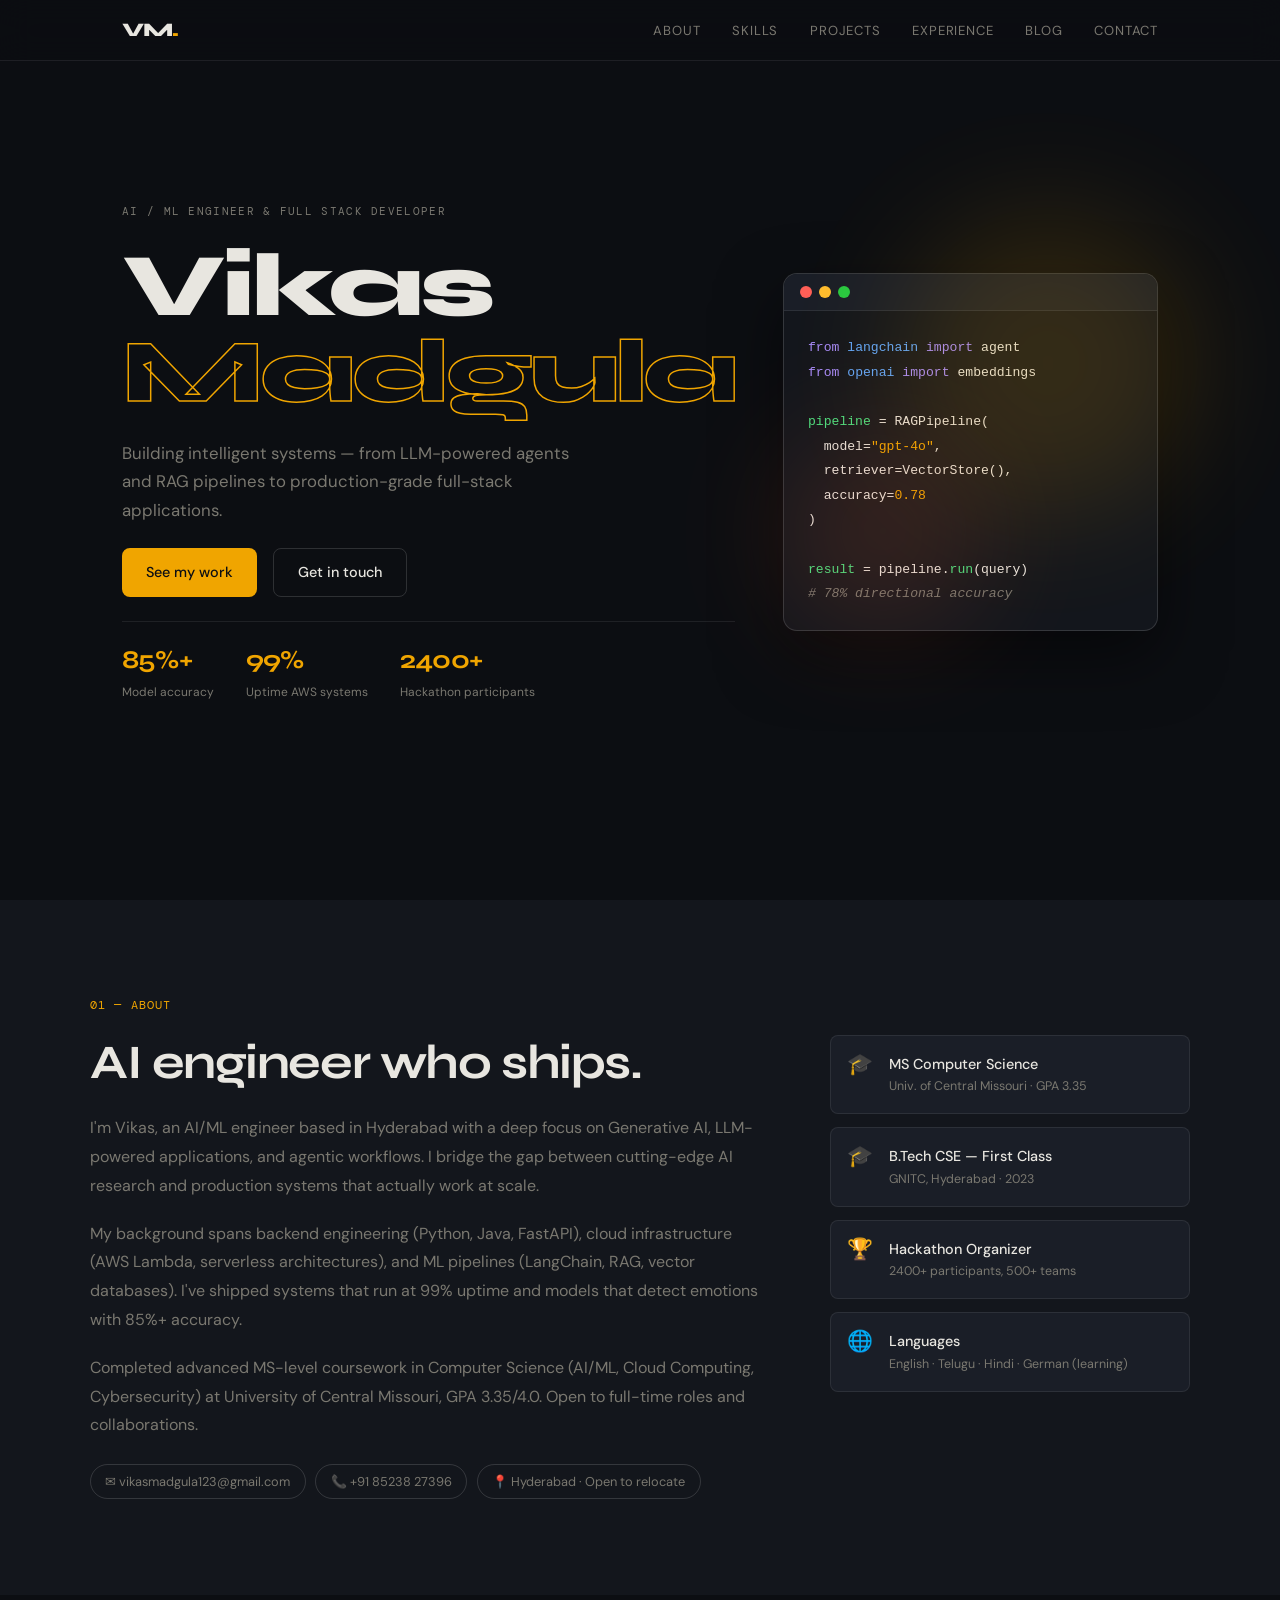
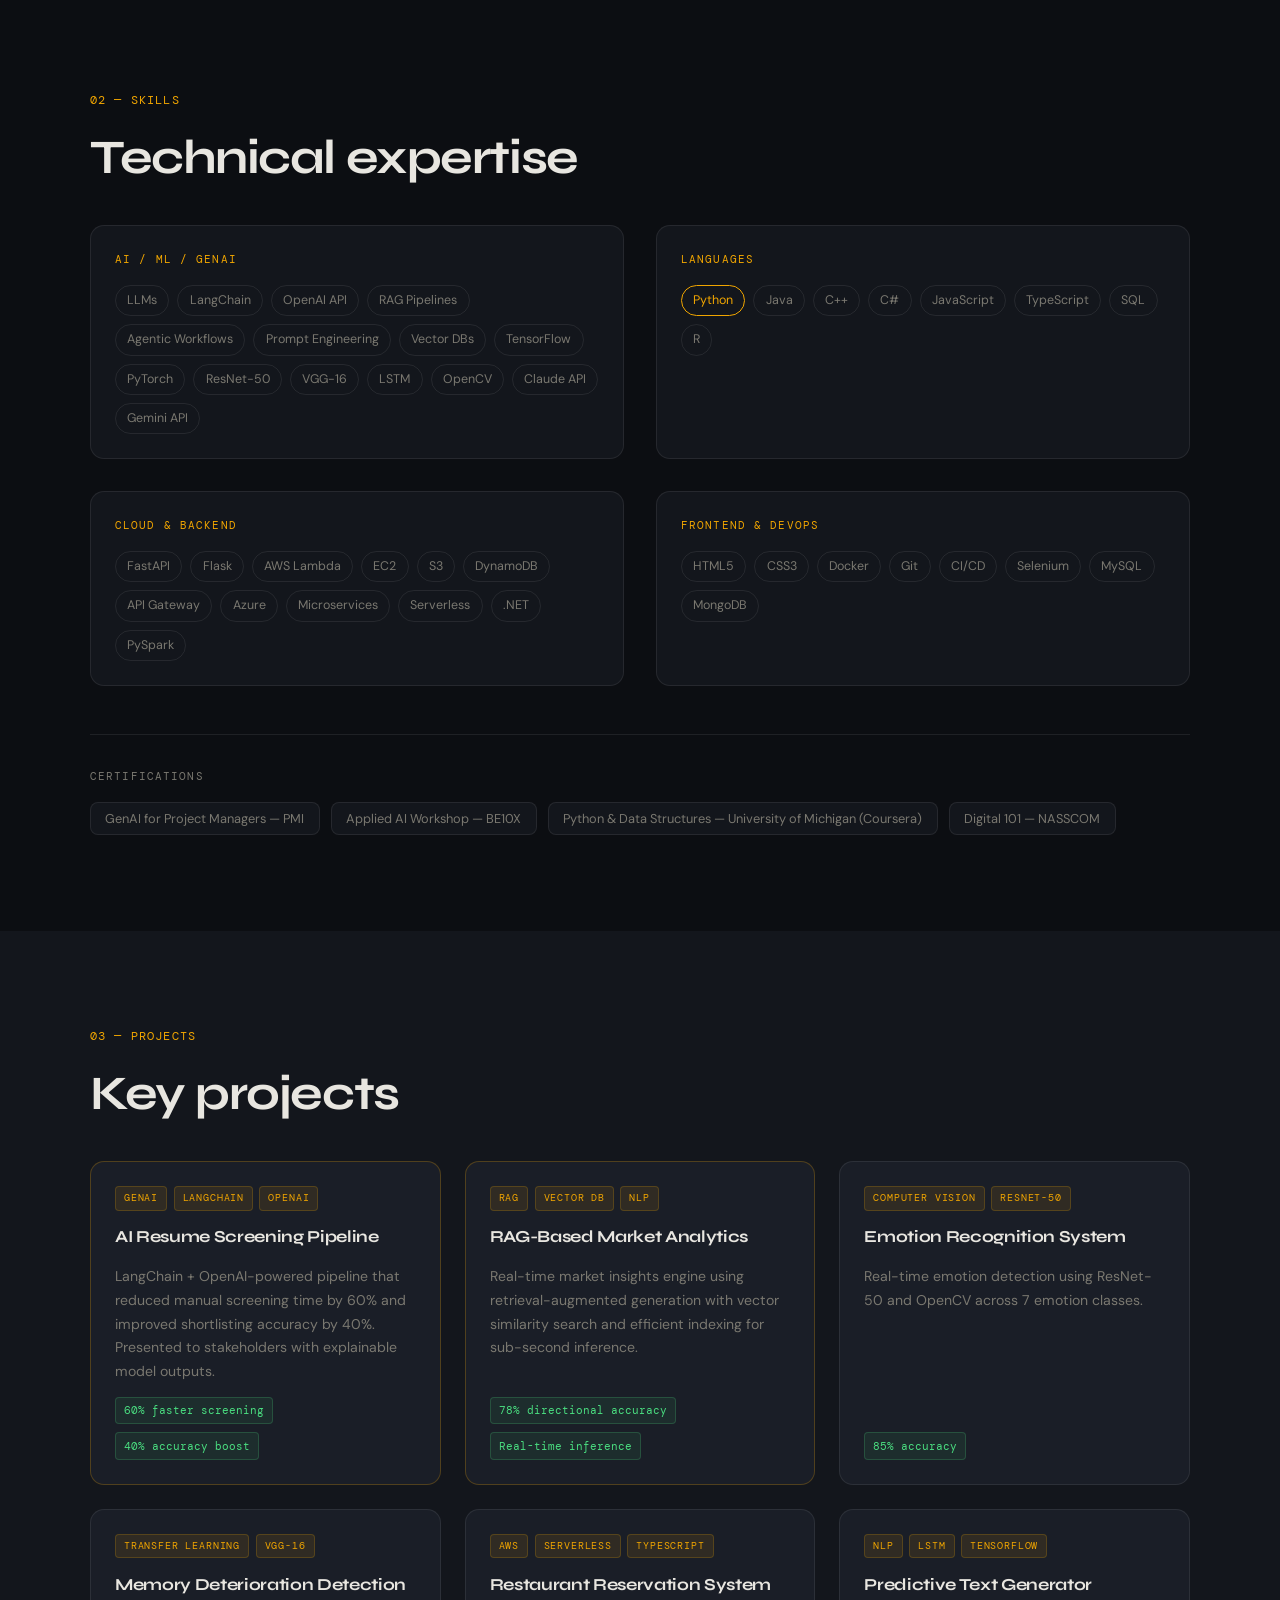
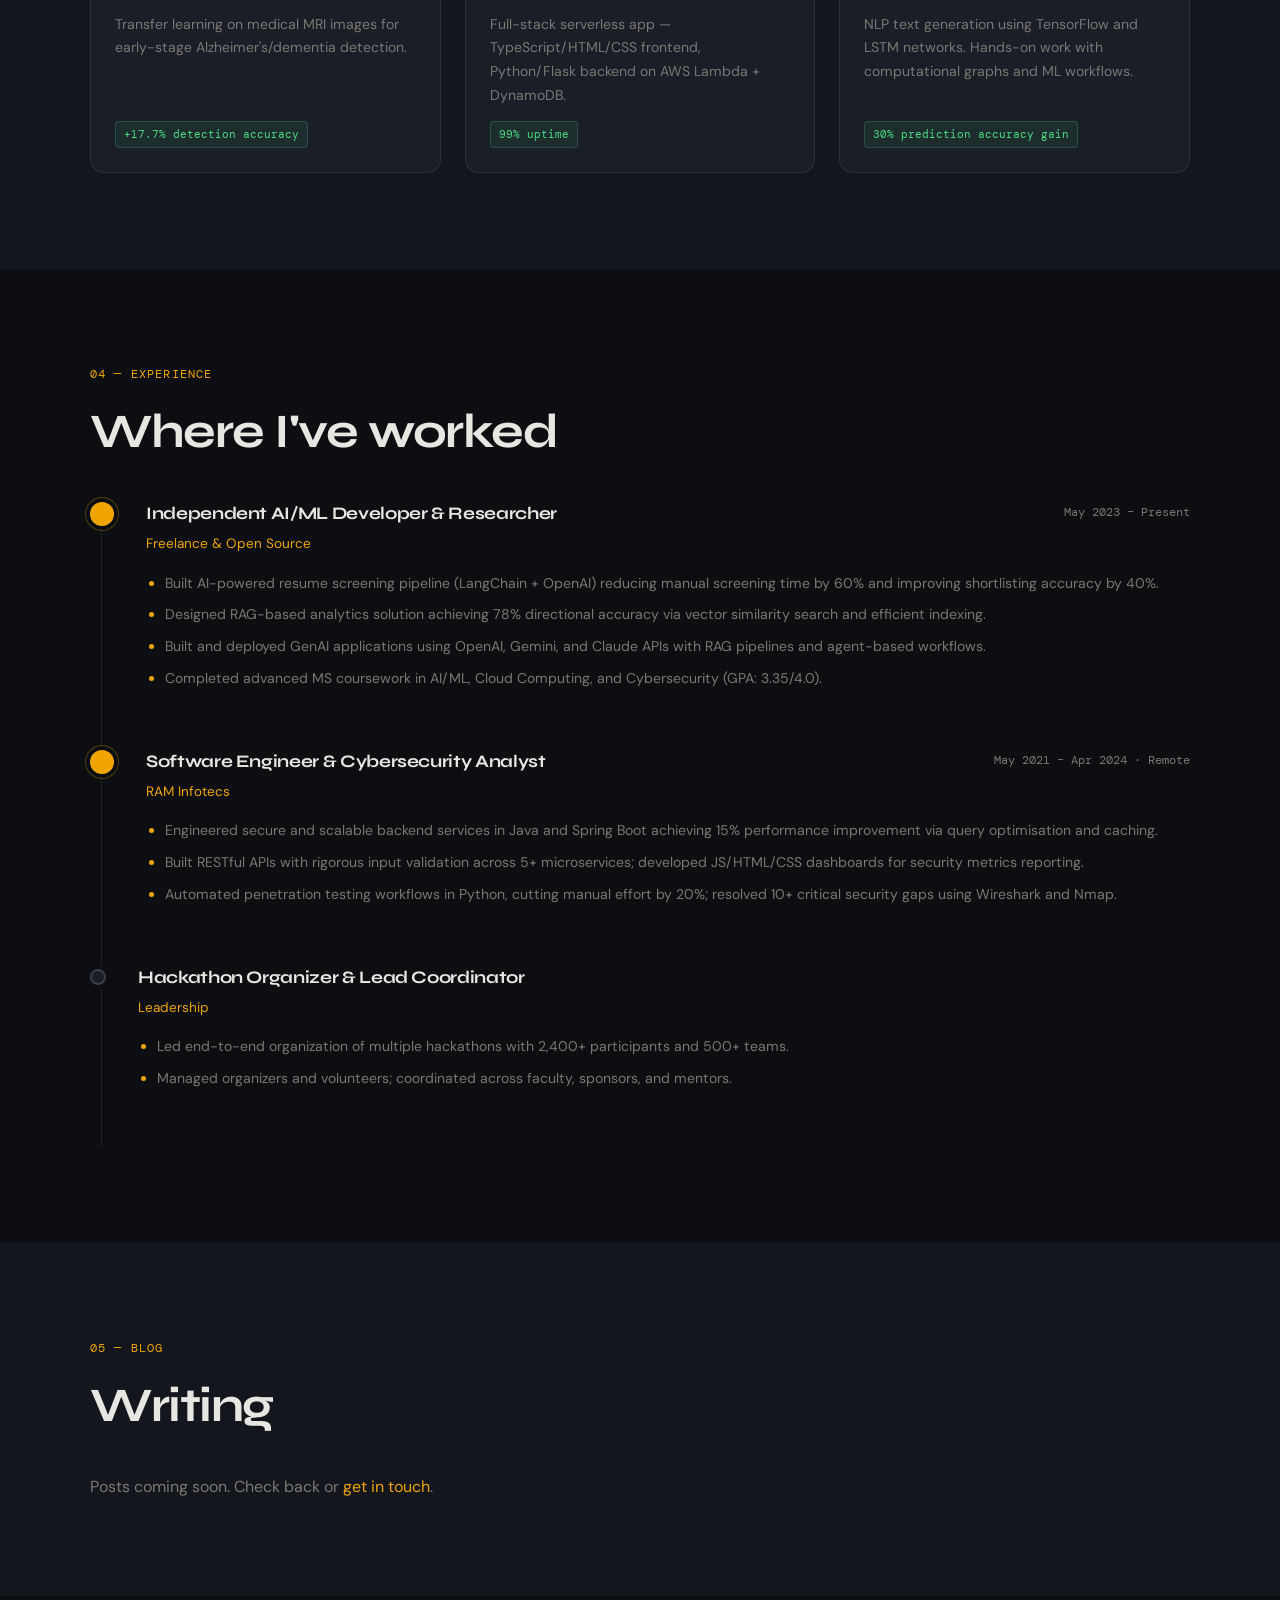
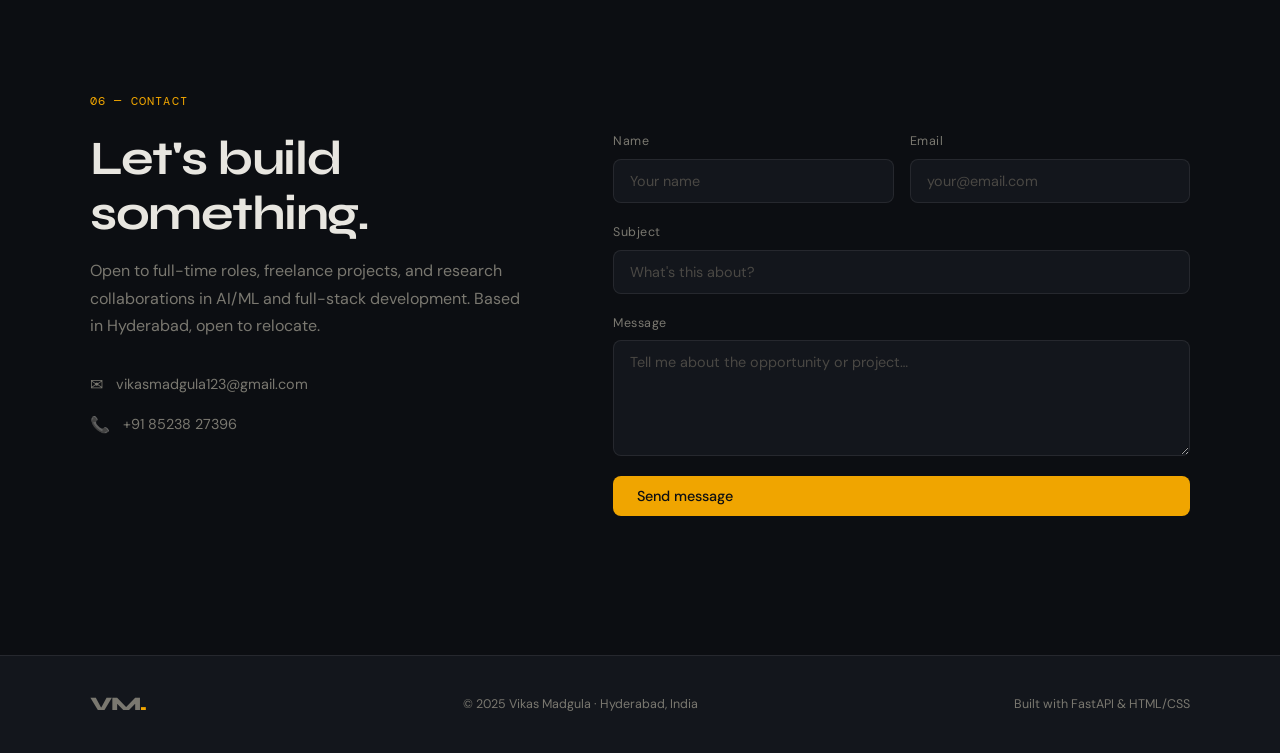
==== frontend/index.html @ 19eeea2a "Add files via upload" ====
<!DOCTYPE html>
<html lang="en">
<head>
  <meta charset="UTF-8" />
  <meta name="viewport" content="width=device-width, initial-scale=1.0" />
  <title>Vikas Madgula — AI/ML Engineer</title>
  <link rel="preconnect" href="https://fonts.googleapis.com" />
  <link rel="preconnect" href="https://fonts.gstatic.com" crossorigin />
  <link href="https://fonts.googleapis.com/css2?family=Syne:wght@400;600;700;800&family=DM+Mono:ital,wght@0,400;0,500;1,400&family=DM+Sans:ital,opsz,wght@0,9..40,300;0,9..40,400;0,9..40,500;1,9..40,300&display=swap" rel="stylesheet" />
  <link rel="stylesheet" href="css/style.css" />
</head>
<body>

  <!-- NAV -->
  <nav id="nav">
    <div class="nav-inner">
      <a class="nav-logo" href="#hero">VM<span class="dot">.</span></a>
      <ul class="nav-links">
        <li><a href="#about">About</a></li>
        <li><a href="#skills">Skills</a></li>
        <li><a href="#projects">Projects</a></li>
        <li><a href="#experience">Experience</a></li>
        <li><a href="#blog">Blog</a></li>
        <li><a href="#contact">Contact</a></li>
      </ul>
      <button class="nav-toggle" aria-label="Toggle menu" onclick="document.body.classList.toggle('menu-open')">
        <span></span><span></span><span></span>
      </button>
    </div>
  </nav>

  <!-- HERO -->
  <section id="hero">
    <div class="hero-grid">
      <div class="hero-label">AI / ML ENGINEER &amp; FULL STACK DEVELOPER</div>
      <h1 class="hero-name">Vikas<br /><em>Madgula</em></h1>
      <p class="hero-sub">Building intelligent systems — from LLM-powered agents and RAG pipelines to production-grade full-stack applications.</p>
      <div class="hero-cta">
        <a href="#projects" class="btn btn-primary">See my work</a>
        <a href="#contact" class="btn btn-ghost">Get in touch</a>
      </div>
      <div class="hero-stats">
        <div class="stat"><span class="stat-n">85%+</span><span class="stat-l">Model accuracy</span></div>
        <div class="stat"><span class="stat-n">99%</span><span class="stat-l">Uptime AWS systems</span></div>
        <div class="stat"><span class="stat-n">2400+</span><span class="stat-l">Hackathon participants</span></div>
      </div>
    </div>
    <div class="hero-visual" aria-hidden="true">
      <div class="orb orb-1"></div>
      <div class="orb orb-2"></div>
      <div class="code-window">
        <div class="code-bar"><span></span><span></span><span></span></div>
        <pre class="code-body"><code><span class="c-kw">from</span> <span class="c-mod">langchain</span> <span class="c-kw">import</span> agent
<span class="c-kw">from</span> <span class="c-mod">openai</span> <span class="c-kw">import</span> embeddings

<span class="c-fn">pipeline</span> = RAGPipeline(
  <span class="c-str">model</span>=<span class="c-val">"gpt-4o"</span>,
  <span class="c-str">retriever</span>=VectorStore(),
  <span class="c-str">accuracy</span>=<span class="c-val">0.78</span>
)

<span class="c-fn">result</span> = pipeline.<span class="c-fn">run</span>(query)
<span class="c-cm"># 78% directional accuracy</span></code></pre>
      </div>
    </div>
  </section>

  <!-- ABOUT -->
  <section id="about">
    <div class="section-inner">
      <div class="section-tag">01 — About</div>
      <div class="about-grid">
        <div class="about-text">
          <h2>AI engineer who ships.</h2>
          <p>I'm Vikas, an AI/ML engineer based in Hyderabad with a deep focus on Generative AI, LLM-powered applications, and agentic workflows. I bridge the gap between cutting-edge AI research and production systems that actually work at scale.</p>
          <p>My background spans backend engineering (Python, Java, FastAPI), cloud infrastructure (AWS Lambda, serverless architectures), and ML pipelines (LangChain, RAG, vector databases). I've shipped systems that run at 99% uptime and models that detect emotions with 85%+ accuracy.</p>
          <p>Completed advanced MS-level coursework in Computer Science (AI/ML, Cloud Computing, Cybersecurity) at University of Central Missouri, GPA 3.35/4.0. Open to full-time roles and collaborations.</p>
          <div class="about-links">
            <a href="mailto:vikasmadgula123@gmail.com" class="pill-link">✉ vikasmadgula123@gmail.com</a>
            <a href="tel:+918523827396" class="pill-link">📞 +91 85238 27396</a>
            <span class="pill-link">📍 Hyderabad · Open to relocate</span>
          </div>
        </div>
        <div class="about-aside">
          <div class="aside-card">
            <div class="aside-icon">🎓</div>
            <div>
              <div class="aside-title">MS Computer Science</div>
              <div class="aside-sub">Univ. of Central Missouri · GPA 3.35</div>
            </div>
          </div>
          <div class="aside-card">
            <div class="aside-icon">🎓</div>
            <div>
              <div class="aside-title">B.Tech CSE — First Class</div>
              <div class="aside-sub">GNITC, Hyderabad · 2023</div>
            </div>
          </div>
          <div class="aside-card">
            <div class="aside-icon">🏆</div>
            <div>
              <div class="aside-title">Hackathon Organizer</div>
              <div class="aside-sub">2400+ participants, 500+ teams</div>
            </div>
          </div>
          <div class="aside-card">
            <div class="aside-icon">🌐</div>
            <div>
              <div class="aside-title">Languages</div>
              <div class="aside-sub">English · Telugu · Hindi · German (learning)</div>
            </div>
          </div>
        </div>
      </div>
    </div>
  </section>

  <!-- SKILLS -->
  <section id="skills">
    <div class="section-inner">
      <div class="section-tag">02 — Skills</div>
      <h2>Technical expertise</h2>
      <div class="skills-grid">
        <div class="skill-group">
          <div class="skill-group-label">AI / ML / GenAI</div>
          <div class="skill-tags">
            <span>LLMs</span><span>LangChain</span><span>OpenAI API</span><span>RAG Pipelines</span>
            <span>Agentic Workflows</span><span>Prompt Engineering</span><span>Vector DBs</span>
            <span>TensorFlow</span><span>PyTorch</span><span>ResNet-50</span><span>VGG-16</span>
            <span>LSTM</span><span>OpenCV</span><span>Claude API</span><span>Gemini API</span>
          </div>
        </div>
        <div class="skill-group">
          <div class="skill-group-label">Languages</div>
          <div class="skill-tags">
            <span class="tag-strong">Python</span><span>Java</span><span>C++</span><span>C#</span>
            <span>JavaScript</span><span>TypeScript</span><span>SQL</span><span>R</span>
          </div>
        </div>
        <div class="skill-group">
          <div class="skill-group-label">Cloud &amp; Backend</div>
          <div class="skill-tags">
            <span>FastAPI</span><span>Flask</span><span>AWS Lambda</span><span>EC2</span>
            <span>S3</span><span>DynamoDB</span><span>API Gateway</span><span>Azure</span>
            <span>Microservices</span><span>Serverless</span><span>.NET</span><span>PySpark</span>
          </div>
        </div>
        <div class="skill-group">
          <div class="skill-group-label">Frontend &amp; DevOps</div>
          <div class="skill-tags">
            <span>HTML5</span><span>CSS3</span><span>Docker</span><span>Git</span>
            <span>CI/CD</span><span>Selenium</span><span>MySQL</span><span>MongoDB</span>
          </div>
        </div>
      </div>
      <div class="certs">
        <div class="certs-label">Certifications</div>
        <div class="cert-list">
          <span class="cert">GenAI for Project Managers — PMI</span>
          <span class="cert">Applied AI Workshop — BE10X</span>
          <span class="cert">Python &amp; Data Structures — University of Michigan (Coursera)</span>
          <span class="cert">Digital 101 — NASSCOM</span>
        </div>
      </div>
    </div>
  </section>

  <!-- PROJECTS -->
  <section id="projects">
    <div class="section-inner">
      <div class="section-tag">03 — Projects</div>
      <h2>Key projects</h2>
      <div class="projects-grid">

        <article class="project-card featured">
          <div class="project-meta"><span class="proj-tag">GenAI</span><span class="proj-tag">LangChain</span><span class="proj-tag">OpenAI</span></div>
          <h3>AI Resume Screening Pipeline</h3>
          <p>LangChain + OpenAI-powered pipeline that reduced manual screening time by 60% and improved shortlisting accuracy by 40%. Presented to stakeholders with explainable model outputs.</p>
          <div class="project-stats">
            <span>60% faster screening</span>
            <span>40% accuracy boost</span>
          </div>
        </article>

        <article class="project-card featured">
          <div class="project-meta"><span class="proj-tag">RAG</span><span class="proj-tag">Vector DB</span><span class="proj-tag">NLP</span></div>
          <h3>RAG-Based Market Analytics</h3>
          <p>Real-time market insights engine using retrieval-augmented generation with vector similarity search and efficient indexing for sub-second inference.</p>
          <div class="project-stats">
            <span>78% directional accuracy</span>
            <span>Real-time inference</span>
          </div>
        </article>

        <article class="project-card">
          <div class="project-meta"><span class="proj-tag">Computer Vision</span><span class="proj-tag">ResNet-50</span></div>
          <h3>Emotion Recognition System</h3>
          <p>Real-time emotion detection using ResNet-50 and OpenCV across 7 emotion classes.</p>
          <div class="project-stats"><span>85% accuracy</span></div>
        </article>

        <article class="project-card">
          <div class="project-meta"><span class="proj-tag">Transfer Learning</span><span class="proj-tag">VGG-16</span></div>
          <h3>Memory Deterioration Detection</h3>
          <p>Transfer learning on medical MRI images for early-stage Alzheimer's/dementia detection.</p>
          <div class="project-stats"><span>+17.7% detection accuracy</span></div>
        </article>

        <article class="project-card">
          <div class="project-meta"><span class="proj-tag">AWS</span><span class="proj-tag">Serverless</span><span class="proj-tag">TypeScript</span></div>
          <h3>Restaurant Reservation System</h3>
          <p>Full-stack serverless app — TypeScript/HTML/CSS frontend, Python/Flask backend on AWS Lambda + DynamoDB.</p>
          <div class="project-stats"><span>99% uptime</span></div>
        </article>

        <article class="project-card">
          <div class="project-meta"><span class="proj-tag">NLP</span><span class="proj-tag">LSTM</span><span class="proj-tag">TensorFlow</span></div>
          <h3>Predictive Text Generator</h3>
          <p>NLP text generation using TensorFlow and LSTM networks. Hands-on work with computational graphs and ML workflows.</p>
          <div class="project-stats"><span>30% prediction accuracy gain</span></div>
        </article>

      </div>
    </div>
  </section>

  <!-- EXPERIENCE -->
  <section id="experience">
    <div class="section-inner">
      <div class="section-tag">04 — Experience</div>
      <h2>Where I've worked</h2>
      <div class="timeline">

        <div class="timeline-item">
          <div class="timeline-dot"></div>
          <div class="timeline-content">
            <div class="tl-header">
              <div>
                <div class="tl-role">Independent AI/ML Developer &amp; Researcher</div>
                <div class="tl-company">Freelance &amp; Open Source</div>
              </div>
              <div class="tl-date">May 2023 – Present</div>
            </div>
            <ul class="tl-bullets">
              <li>Built AI-powered resume screening pipeline (LangChain + OpenAI) reducing manual screening time by 60% and improving shortlisting accuracy by 40%.</li>
              <li>Designed RAG-based analytics solution achieving 78% directional accuracy via vector similarity search and efficient indexing.</li>
              <li>Built and deployed GenAI applications using OpenAI, Gemini, and Claude APIs with RAG pipelines and agent-based workflows.</li>
              <li>Completed advanced MS coursework in AI/ML, Cloud Computing, and Cybersecurity (GPA: 3.35/4.0).</li>
            </ul>
          </div>
        </div>

        <div class="timeline-item">
          <div class="timeline-dot"></div>
          <div class="timeline-content">
            <div class="tl-header">
              <div>
                <div class="tl-role">Software Engineer &amp; Cybersecurity Analyst</div>
                <div class="tl-company">RAM Infotecs</div>
              </div>
              <div class="tl-date">May 2021 – Apr 2024 · Remote</div>
            </div>
            <ul class="tl-bullets">
              <li>Engineered secure and scalable backend services in Java and Spring Boot achieving 15% performance improvement via query optimisation and caching.</li>
              <li>Built RESTful APIs with rigorous input validation across 5+ microservices; developed JS/HTML/CSS dashboards for security metrics reporting.</li>
              <li>Automated penetration testing workflows in Python, cutting manual effort by 20%; resolved 10+ critical security gaps using Wireshark and Nmap.</li>
            </ul>
          </div>
        </div>

        <div class="timeline-item">
          <div class="timeline-dot timeline-dot-sm"></div>
          <div class="timeline-content">
            <div class="tl-header">
              <div>
                <div class="tl-role">Hackathon Organizer &amp; Lead Coordinator</div>
                <div class="tl-company">Leadership</div>
              </div>
            </div>
            <ul class="tl-bullets">
              <li>Led end-to-end organization of multiple hackathons with 2,400+ participants and 500+ teams.</li>
              <li>Managed organizers and volunteers; coordinated across faculty, sponsors, and mentors.</li>
            </ul>
          </div>
        </div>

      </div>
    </div>
  </section>

  <!-- BLOG -->
  <section id="blog">
    <div class="section-inner">
      <div class="section-tag">05 — Blog</div>
      <h2>Writing</h2>
      <div id="blog-posts" class="blog-grid">
        <div class="blog-loading">Loading posts…</div>
      </div>
      <div class="blog-empty" id="blog-empty" style="display:none">
        <p>Posts coming soon. Check back or <a href="#contact">get in touch</a>.</p>
      </div>
    </div>
  </section>

  <!-- CONTACT -->
  <section id="contact">
    <div class="section-inner">
      <div class="section-tag">06 — Contact</div>
      <div class="contact-grid">
        <div class="contact-left">
          <h2>Let's build something.</h2>
          <p>Open to full-time roles, freelance projects, and research collaborations in AI/ML and full-stack development. Based in Hyderabad, open to relocate.</p>
          <div class="contact-links">
            <a href="mailto:vikasmadgula123@gmail.com" class="contact-link">
              <span class="cl-icon">✉</span>
              <span>vikasmadgula123@gmail.com</span>
            </a>
            <a href="tel:+918523827396" class="contact-link">
              <span class="cl-icon">📞</span>
              <span>+91 85238 27396</span>
            </a>
          </div>
        </div>
        <form id="contact-form" class="contact-form" onsubmit="submitContact(event)">
          <div class="form-row">
            <div class="form-group">
              <label for="name">Name</label>
              <input type="text" id="name" name="name" placeholder="Your name" required />
            </div>
            <div class="form-group">
              <label for="email">Email</label>
              <input type="email" id="email" name="email" placeholder="your@email.com" required />
            </div>
          </div>
          <div class="form-group">
            <label for="subject">Subject</label>
            <input type="text" id="subject" name="subject" placeholder="What's this about?" />
          </div>
          <div class="form-group">
            <label for="message">Message</label>
            <textarea id="message" name="message" rows="5" placeholder="Tell me about the opportunity or project…" required></textarea>
          </div>
          <button type="submit" class="btn btn-primary" id="submit-btn">Send message</button>
          <div id="form-status" class="form-status"></div>
        </form>
      </div>
    </div>
  </section>

  <footer>
    <div class="footer-inner">
      <span class="nav-logo">VM<span class="dot">.</span></span>
      <span>© 2025 Vikas Madgula · Hyderabad, India</span>
      <span>Built with FastAPI &amp; HTML/CSS</span>
    </div>
  </footer>

  <script src="js/main.js"></script>
</body>
</html>
---- frontend/css/style.css ----
/* ── Reset & base ─────────────────────────────── */
*, *::before, *::after { box-sizing: border-box; margin: 0; padding: 0; }

:root {
  --bg:       #0c0e12;
  --bg2:      #13161c;
  --bg3:      #1a1e27;
  --border:   rgba(255,255,255,0.08);
  --border2:  rgba(255,255,255,0.14);
  --text:     #e8e6e0;
  --muted:    #7a7870;
  --dim:      #4a4844;
  --accent:   #f0a500;
  --accent2:  #ff6b35;
  --green:    #4ade80;
  --blue:     #60a5fa;
  --purple:   #a78bfa;

  --font-display: 'Syne', sans-serif;
  --font-body:    'DM Sans', sans-serif;
  --font-mono:    'DM Mono', monospace;

  --r:   8px;
  --r2: 14px;
  --max: 1100px;
}

html { scroll-behavior: smooth; }

body {
  background: var(--bg);
  color: var(--text);
  font-family: var(--font-body);
  font-size: 16px;
  line-height: 1.7;
  overflow-x: hidden;
}

a { color: inherit; text-decoration: none; }
img { display: block; max-width: 100%; }
ul { list-style: none; }

/* ── Nav ──────────────────────────────────────── */
#nav {
  position: fixed; top: 0; left: 0; right: 0; z-index: 100;
  background: rgba(12,14,18,0.85);
  backdrop-filter: blur(16px);
  border-bottom: 1px solid var(--border);
}
.nav-inner {
  max-width: var(--max); margin: 0 auto;
  display: flex; align-items: center; justify-content: space-between;
  padding: 0 2rem; height: 60px;
}
.nav-logo {
  font-family: var(--font-display);
  font-weight: 800; font-size: 1.2rem;
  letter-spacing: -0.02em;
}
.dot { color: var(--accent); }
.nav-links { display: flex; gap: 2rem; }
.nav-links a {
  font-size: 0.82rem; letter-spacing: 0.06em; text-transform: uppercase;
  color: var(--muted); transition: color 0.2s;
}
.nav-links a:hover { color: var(--text); }
.nav-toggle { display: none; background: none; border: none; cursor: pointer; gap: 5px; flex-direction: column; }
.nav-toggle span { display: block; width: 22px; height: 2px; background: var(--text); border-radius: 2px; transition: 0.3s; }

/* ── Sections ─────────────────────────────────── */
section { padding: 6rem 2rem; }
.section-inner { max-width: var(--max); margin: 0 auto; }
.section-tag {
  font-family: var(--font-mono); font-size: 0.72rem; letter-spacing: 0.1em;
  color: var(--accent); text-transform: uppercase; margin-bottom: 1.2rem;
}
section h2 {
  font-family: var(--font-display); font-size: clamp(2rem, 4vw, 3rem);
  font-weight: 700; letter-spacing: -0.03em; line-height: 1.15;
  margin-bottom: 2.5rem;
}

/* ── Hero ─────────────────────────────────────── */
#hero {
  min-height: 100vh; padding-top: 100px;
  display: grid; grid-template-columns: 1fr 1fr;
  gap: 3rem; align-items: center;
  max-width: var(--max); margin: 0 auto;
}
.hero-grid { display: flex; flex-direction: column; gap: 1.5rem; }
.hero-label {
  font-family: var(--font-mono); font-size: 0.68rem;
  letter-spacing: 0.12em; color: var(--muted);
}
.hero-name {
  font-family: var(--font-display); font-size: clamp(3.5rem, 7vw, 6rem);
  font-weight: 800; letter-spacing: -0.04em; line-height: 0.95;
}
.hero-name em {
  font-style: normal; color: transparent;
  -webkit-text-stroke: 1.5px var(--accent);
}
.hero-sub { color: var(--muted); max-width: 460px; font-size: 1.05rem; }
.hero-cta { display: flex; gap: 1rem; flex-wrap: wrap; }
.hero-stats {
  display: flex; gap: 2rem; padding-top: 1rem;
  border-top: 1px solid var(--border);
}
.stat { display: flex; flex-direction: column; }
.stat-n {
  font-family: var(--font-display); font-size: 1.6rem; font-weight: 700;
  color: var(--accent); letter-spacing: -0.03em;
}
.stat-l { font-size: 0.75rem; color: var(--muted); }

/* Hero visual */
.hero-visual {
  position: relative; display: flex; align-items: center; justify-content: center;
}
.orb {
  position: absolute; border-radius: 50%;
  filter: blur(60px); opacity: 0.15; pointer-events: none;
}
.orb-1 { width: 300px; height: 300px; background: var(--accent); top: -60px; right: -40px; }
.orb-2 { width: 200px; height: 200px; background: var(--accent2); bottom: 0; left: 0; }

.code-window {
  background: var(--bg2); border: 1px solid var(--border2);
  border-radius: var(--r2); overflow: hidden; width: 100%;
  box-shadow: 0 24px 64px rgba(0,0,0,0.5);
}
.code-bar {
  background: var(--bg3); padding: 0.75rem 1rem;
  display: flex; gap: 7px; align-items: center;
  border-bottom: 1px solid var(--border);
}
.code-bar span { width: 12px; height: 12px; border-radius: 50%; background: var(--dim); }
.code-bar span:nth-child(1) { background: #ff5f57; }
.code-bar span:nth-child(2) { background: #febc2e; }
.code-bar span:nth-child(3) { background: #28c840; }
.code-body { padding: 1.5rem; font-family: var(--font-mono); font-size: 0.82rem; line-height: 1.8; overflow-x: auto; }
.c-kw  { color: var(--purple); }
.c-mod { color: var(--blue); }
.c-fn  { color: var(--green); }
.c-str { color: var(--text); }
.c-val { color: var(--accent); }
.c-cm  { color: var(--muted); font-style: italic; }

/* ── Buttons ──────────────────────────────────── */
.btn {
  display: inline-flex; align-items: center; gap: 0.5rem;
  padding: 0.7rem 1.5rem; border-radius: var(--r);
  font-family: var(--font-body); font-size: 0.9rem; font-weight: 500;
  cursor: pointer; transition: all 0.2s; border: none;
}
.btn-primary {
  background: var(--accent); color: #0c0e12;
}
.btn-primary:hover { background: #ffc13d; transform: translateY(-1px); }
.btn-ghost {
  background: transparent; color: var(--text);
  border: 1px solid var(--border2);
}
.btn-ghost:hover { border-color: var(--text); background: rgba(255,255,255,0.04); }

/* ── About ────────────────────────────────────── */
#about { background: var(--bg2); }
.about-grid { display: grid; grid-template-columns: 1fr 360px; gap: 4rem; align-items: start; }
.about-text h2 { margin-bottom: 1.5rem; }
.about-text p { color: var(--muted); margin-bottom: 1.2rem; line-height: 1.8; }
.about-links { display: flex; flex-wrap: wrap; gap: 0.6rem; margin-top: 1.5rem; }
.pill-link {
  padding: 0.35rem 0.9rem; border-radius: 999px;
  border: 1px solid var(--border2); font-size: 0.8rem; color: var(--muted);
  transition: 0.2s;
}
.pill-link:hover { border-color: var(--accent); color: var(--accent); }

.aside-card {
  display: flex; gap: 1rem; align-items: flex-start;
  padding: 1rem; border-radius: var(--r);
  border: 1px solid var(--border); background: var(--bg3);
  margin-bottom: 0.8rem; transition: border-color 0.2s;
}
.aside-card:hover { border-color: var(--border2); }
.aside-icon { font-size: 1.3rem; line-height: 1; margin-top: 2px; }
.aside-title { font-weight: 500; font-size: 0.9rem; }
.aside-sub { font-size: 0.78rem; color: var(--muted); }

/* ── Skills ───────────────────────────────────── */
#skills { }
.skills-grid { display: grid; grid-template-columns: 1fr 1fr; gap: 2rem; margin-bottom: 3rem; }
.skill-group {
  background: var(--bg2); border: 1px solid var(--border);
  border-radius: var(--r2); padding: 1.5rem;
}
.skill-group-label {
  font-family: var(--font-mono); font-size: 0.7rem; letter-spacing: 0.1em;
  text-transform: uppercase; color: var(--accent); margin-bottom: 1rem;
}
.skill-tags { display: flex; flex-wrap: wrap; gap: 0.5rem; }
.skill-tags span {
  padding: 0.25rem 0.7rem; border-radius: 999px;
  border: 1px solid var(--border); font-size: 0.78rem; color: var(--muted);
  transition: 0.2s;
}
.skill-tags span:hover { border-color: var(--accent); color: var(--text); }
.skill-tags .tag-strong { border-color: var(--accent); color: var(--accent); }

.certs { border-top: 1px solid var(--border); padding-top: 2rem; }
.certs-label {
  font-family: var(--font-mono); font-size: 0.7rem; letter-spacing: 0.1em;
  text-transform: uppercase; color: var(--muted); margin-bottom: 1rem;
}
.cert-list { display: flex; flex-wrap: wrap; gap: 0.7rem; }
.cert {
  padding: 0.3rem 0.9rem; border-radius: var(--r);
  background: var(--bg2); border: 1px solid var(--border);
  font-size: 0.8rem; color: var(--muted);
}

/* ── Projects ─────────────────────────────────── */
#projects { background: var(--bg2); }
.projects-grid {
  display: grid; grid-template-columns: 1fr 1fr 1fr;
  gap: 1.5rem;
}
.project-card {
  background: var(--bg3); border: 1px solid var(--border);
  border-radius: var(--r2); padding: 1.5rem;
  transition: border-color 0.2s, transform 0.2s;
  display: flex; flex-direction: column; gap: 0.8rem;
}
.project-card:hover { border-color: var(--border2); transform: translateY(-2px); }
.project-card.featured {
  grid-column: span 1;
  border-color: rgba(240,165,0,0.25);
}
.project-meta { display: flex; flex-wrap: wrap; gap: 0.4rem; }
.proj-tag {
  font-family: var(--font-mono); font-size: 0.65rem; letter-spacing: 0.08em;
  text-transform: uppercase; color: var(--accent);
  padding: 0.15rem 0.5rem; border-radius: 4px;
  background: rgba(240,165,0,0.1); border: 1px solid rgba(240,165,0,0.2);
}
.project-card h3 {
  font-family: var(--font-display); font-weight: 700; font-size: 1.05rem;
  letter-spacing: -0.02em;
}
.project-card p { font-size: 0.88rem; color: var(--muted); line-height: 1.7; }
.project-stats {
  display: flex; flex-wrap: wrap; gap: 0.5rem; margin-top: auto;
}
.project-stats span {
  font-family: var(--font-mono); font-size: 0.7rem; color: var(--green);
  padding: 0.2rem 0.5rem; border-radius: 4px;
  background: rgba(74,222,128,0.08); border: 1px solid rgba(74,222,128,0.2);
}

/* ── Experience ───────────────────────────────── */
#experience { }
.timeline { position: relative; }
.timeline::before {
  content: ''; position: absolute; left: 11px; top: 8px; bottom: 0;
  width: 1px; background: var(--border);
}
.timeline-item {
  display: flex; gap: 2rem; padding-bottom: 3rem; position: relative;
}
.timeline-dot {
  flex-shrink: 0; width: 24px; height: 24px; border-radius: 50%;
  background: var(--accent); margin-top: 3px;
  box-shadow: 0 0 0 4px var(--bg), 0 0 0 5px rgba(240,165,0,0.3);
  position: relative; z-index: 1;
}
.timeline-dot-sm { width: 16px; height: 16px; margin-top: 6px; background: var(--bg3); border: 2px solid var(--border2); box-shadow: 0 0 0 4px var(--bg); }
.timeline-content { flex: 1; }
.tl-header { display: flex; justify-content: space-between; align-items: flex-start; gap: 1rem; margin-bottom: 1rem; flex-wrap: wrap; }
.tl-role { font-family: var(--font-display); font-weight: 700; font-size: 1.1rem; letter-spacing: -0.02em; }
.tl-company { font-size: 0.85rem; color: var(--accent); margin-top: 0.2rem; }
.tl-date { font-family: var(--font-mono); font-size: 0.72rem; color: var(--muted); white-space: nowrap; padding-top: 4px; }
.tl-bullets { padding-left: 1.2rem; }
.tl-bullets li {
  list-style: disc; font-size: 0.88rem; color: var(--muted);
  line-height: 1.7; margin-bottom: 0.5rem;
}
.tl-bullets li::marker { color: var(--accent); }

/* ── Blog ─────────────────────────────────────── */
#blog { background: var(--bg2); }
.blog-grid { display: grid; grid-template-columns: repeat(3, 1fr); gap: 1.5rem; }
.blog-card {
  background: var(--bg3); border: 1px solid var(--border);
  border-radius: var(--r2); padding: 1.5rem;
  transition: border-color 0.2s, transform 0.2s;
  display: flex; flex-direction: column; gap: 0.6rem;
  cursor: pointer;
}
.blog-card:hover { border-color: var(--border2); transform: translateY(-2px); }
.blog-date { font-family: var(--font-mono); font-size: 0.68rem; color: var(--muted); }
.blog-title { font-family: var(--font-display); font-weight: 700; font-size: 1rem; letter-spacing: -0.02em; }
.blog-excerpt { font-size: 0.85rem; color: var(--muted); line-height: 1.6; }
.blog-tag {
  font-family: var(--font-mono); font-size: 0.65rem; color: var(--accent);
  padding: 0.15rem 0.5rem; border-radius: 4px;
  background: rgba(240,165,0,0.08); border: 1px solid rgba(240,165,0,0.15);
  align-self: flex-start;
}
.blog-loading { color: var(--muted); font-family: var(--font-mono); font-size: 0.85rem; }
.blog-empty p { color: var(--muted); }
.blog-empty a { color: var(--accent); }

/* ── Contact ──────────────────────────────────── */
#contact { }
.contact-grid { display: grid; grid-template-columns: 1fr 1.3fr; gap: 5rem; align-items: start; }
.contact-left h2 { margin-bottom: 1rem; }
.contact-left p { color: var(--muted); margin-bottom: 2rem; }
.contact-links { display: flex; flex-direction: column; gap: 0.8rem; }
.contact-link {
  display: flex; align-items: center; gap: 0.8rem;
  font-size: 0.9rem; color: var(--muted); transition: color 0.2s;
}
.contact-link:hover { color: var(--text); }
.cl-icon { font-size: 1rem; }

.contact-form { display: flex; flex-direction: column; gap: 1.2rem; }
.form-row { display: grid; grid-template-columns: 1fr 1fr; gap: 1rem; }
.form-group { display: flex; flex-direction: column; gap: 0.4rem; }
.form-group label { font-size: 0.78rem; color: var(--muted); letter-spacing: 0.04em; }
.form-group input, .form-group textarea {
  background: var(--bg2); border: 1px solid var(--border);
  border-radius: var(--r); padding: 0.75rem 1rem;
  color: var(--text); font-family: var(--font-body); font-size: 0.9rem;
  transition: border-color 0.2s; resize: vertical;
}
.form-group input:focus, .form-group textarea:focus {
  outline: none; border-color: var(--accent);
}
.form-group input::placeholder, .form-group textarea::placeholder { color: var(--dim); }
.form-status {
  font-family: var(--font-mono); font-size: 0.8rem; padding: 0.5rem 0;
  min-height: 1.5rem;
}
.form-status.success { color: var(--green); }
.form-status.error { color: #f87171; }

/* ── Footer ───────────────────────────────────── */
footer {
  border-top: 1px solid var(--border); padding: 2rem;
  background: var(--bg2);
}
.footer-inner {
  max-width: var(--max); margin: 0 auto;
  display: flex; align-items: center; justify-content: space-between;
  gap: 1rem; flex-wrap: wrap;
  font-size: 0.78rem; color: var(--muted);
}

/* ── Responsive ───────────────────────────────── */
@media (max-width: 900px) {
  #hero { grid-template-columns: 1fr; padding-top: 80px; min-height: auto; }
  .hero-visual { display: none; }
  .about-grid { grid-template-columns: 1fr; }
  .skills-grid { grid-template-columns: 1fr; }
  .projects-grid { grid-template-columns: 1fr 1fr; }
  .contact-grid { grid-template-columns: 1fr; gap: 2.5rem; }
  .blog-grid { grid-template-columns: 1fr 1fr; }
}

@media (max-width: 600px) {
  section { padding: 4rem 1.25rem; }
  .projects-grid { grid-template-columns: 1fr; }
  .blog-grid { grid-template-columns: 1fr; }
  .form-row { grid-template-columns: 1fr; }
  .nav-links { display: none; }
  .nav-toggle { display: flex; }
  .hero-stats { flex-direction: column; gap: 1rem; }
  body.menu-open .nav-links {
    display: flex; flex-direction: column; gap: 1.5rem;
    position: fixed; top: 60px; left: 0; right: 0; bottom: 0;
    background: var(--bg); padding: 2rem; z-index: 99;
  }
  body.menu-open .nav-links a { font-size: 1.2rem; }
}
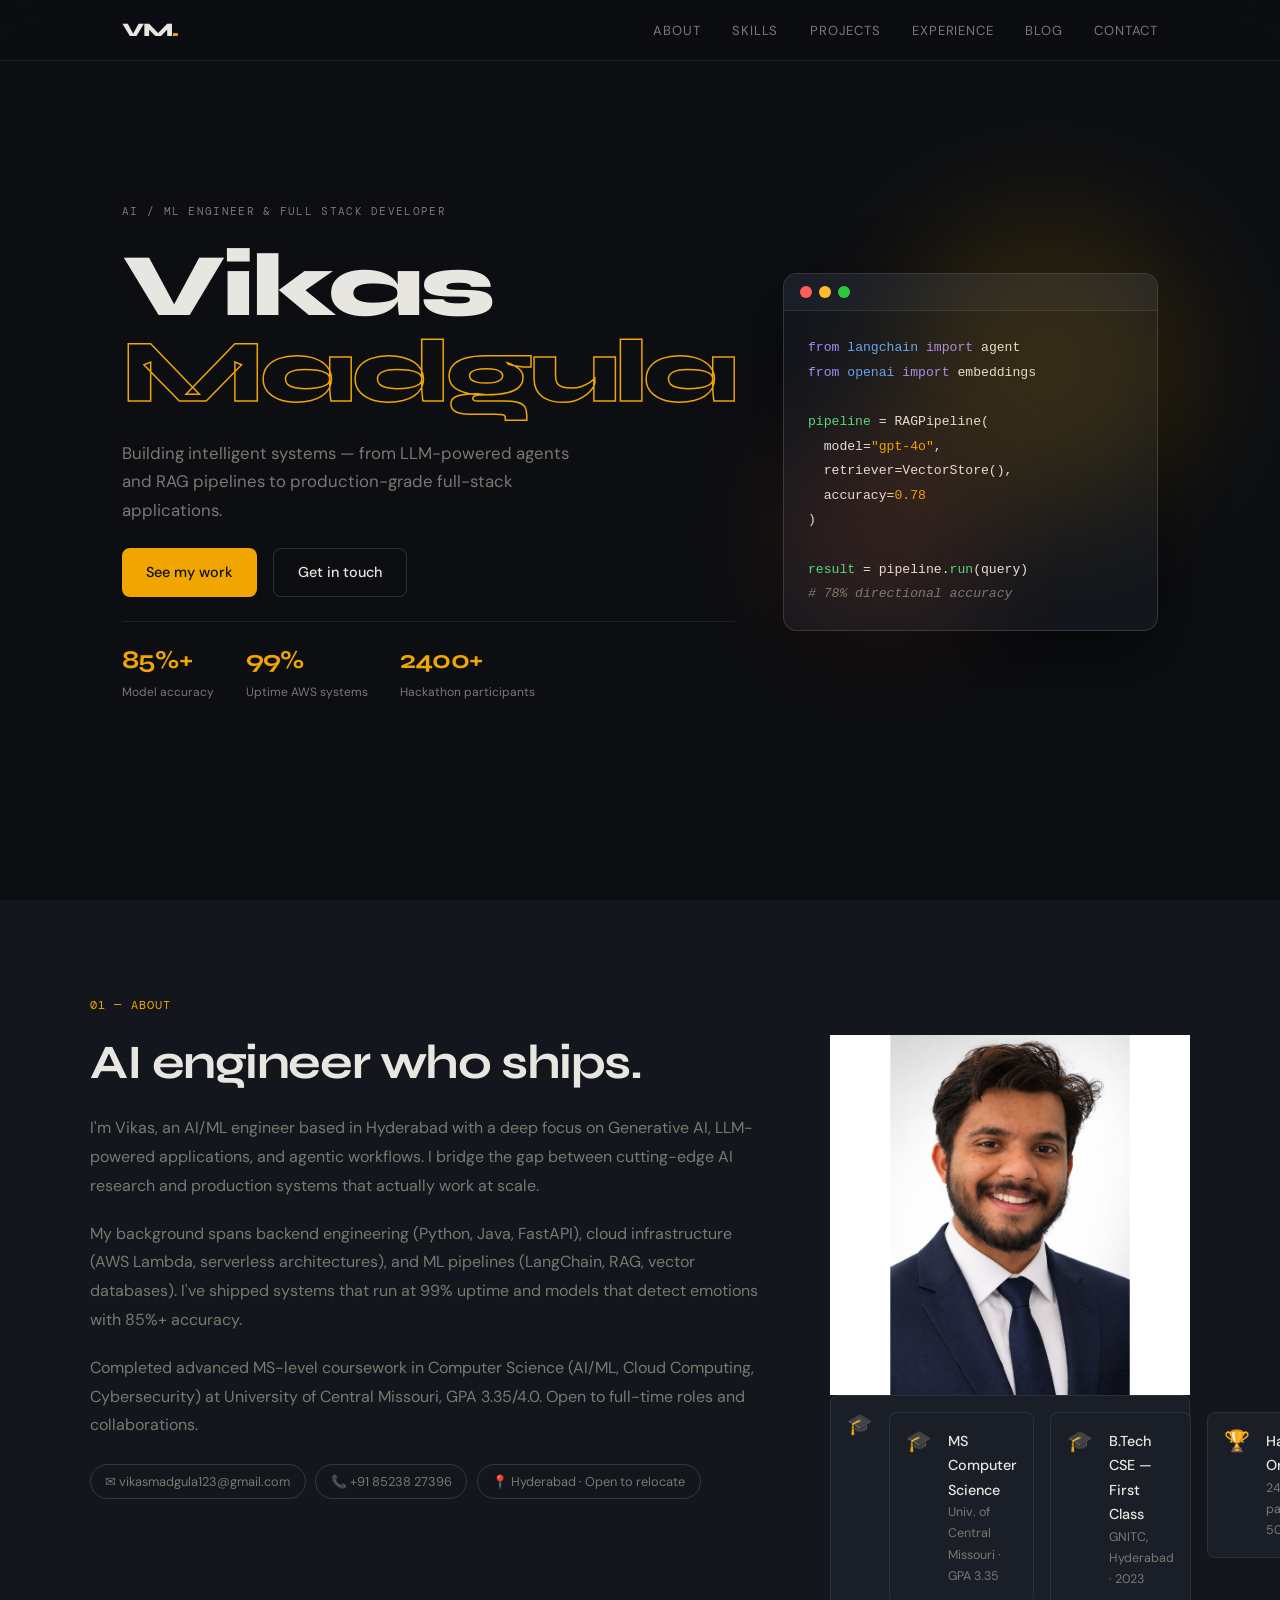
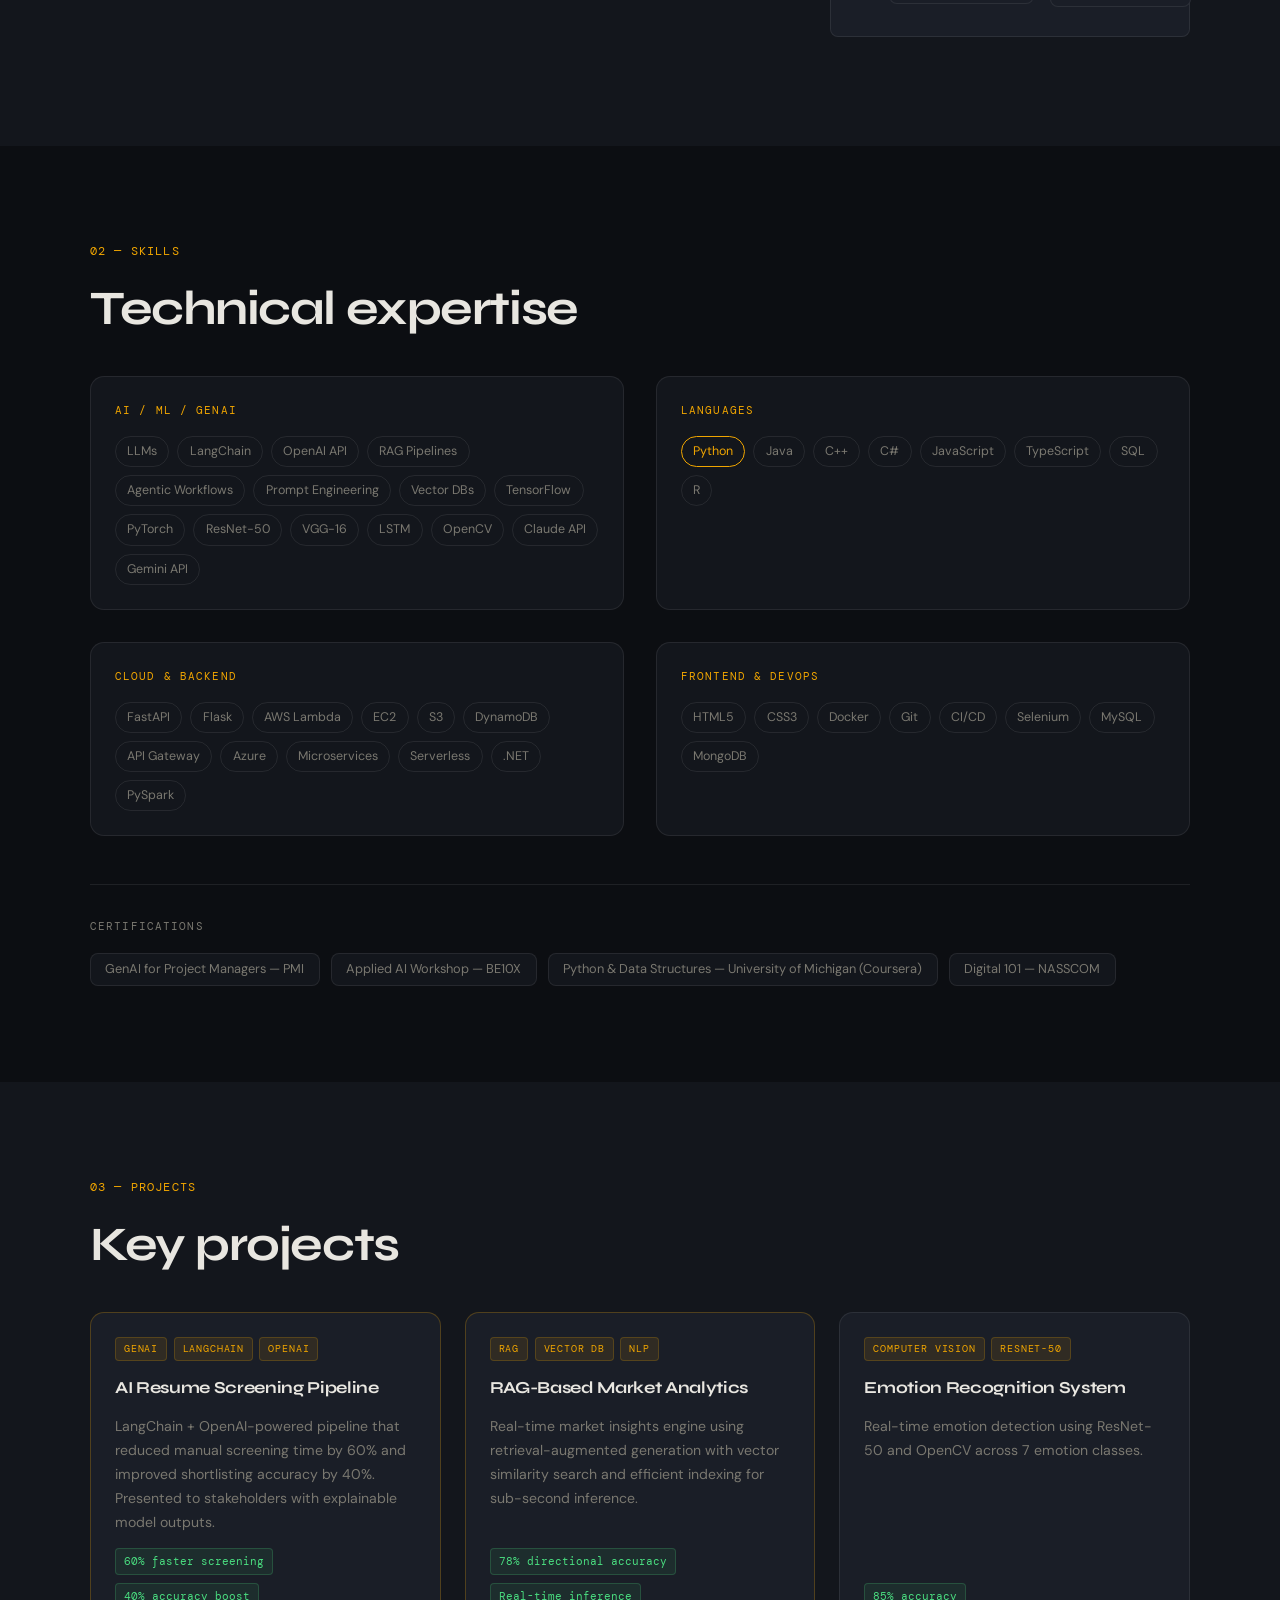
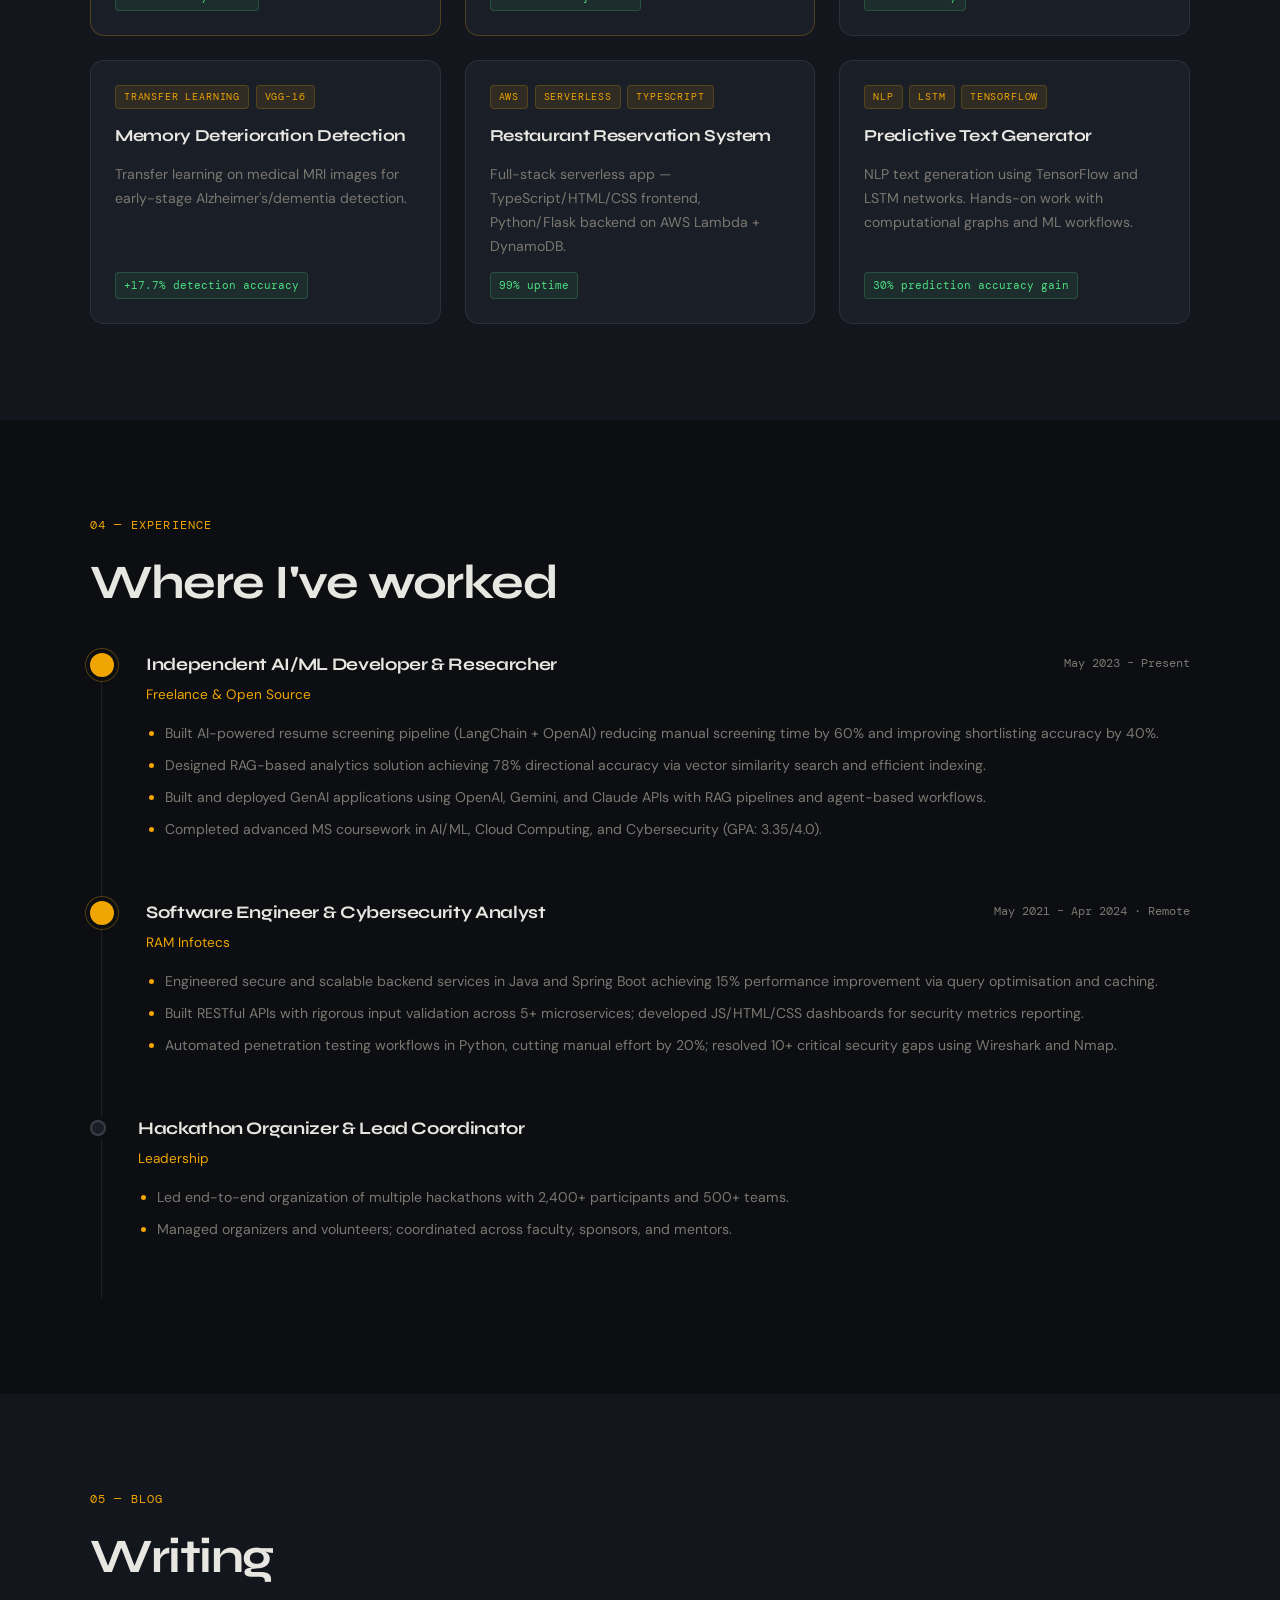
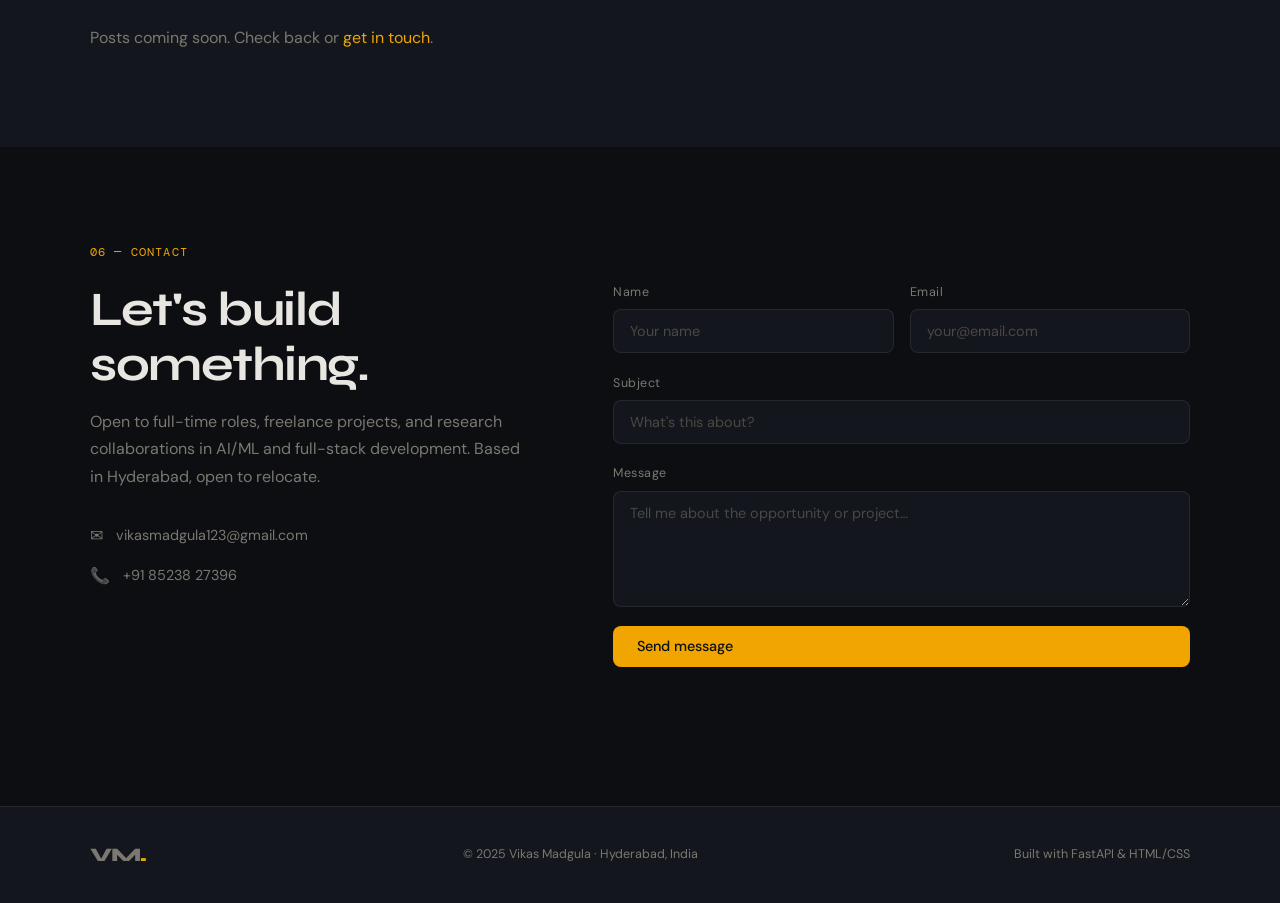
==== commit 1c4ab0dd: "Update index.html" ====
--- a/frontend/index.html
+++ b/frontend/index.html
@@ -82,6 +82,13 @@
           </div>
         </div>
         <div class="about-aside">
+          <div class="about-aside">
+      <div class="profile-image-container">
+        <img src="portfolio.png" alt="Vikas Madgula Profile Picture" class="profile-headshot">
+      </div>
+
+      <div class="aside-card">
+        <div class="aside-icon">🎓</div>
           <div class="aside-card">
             <div class="aside-icon">🎓</div>
             <div>
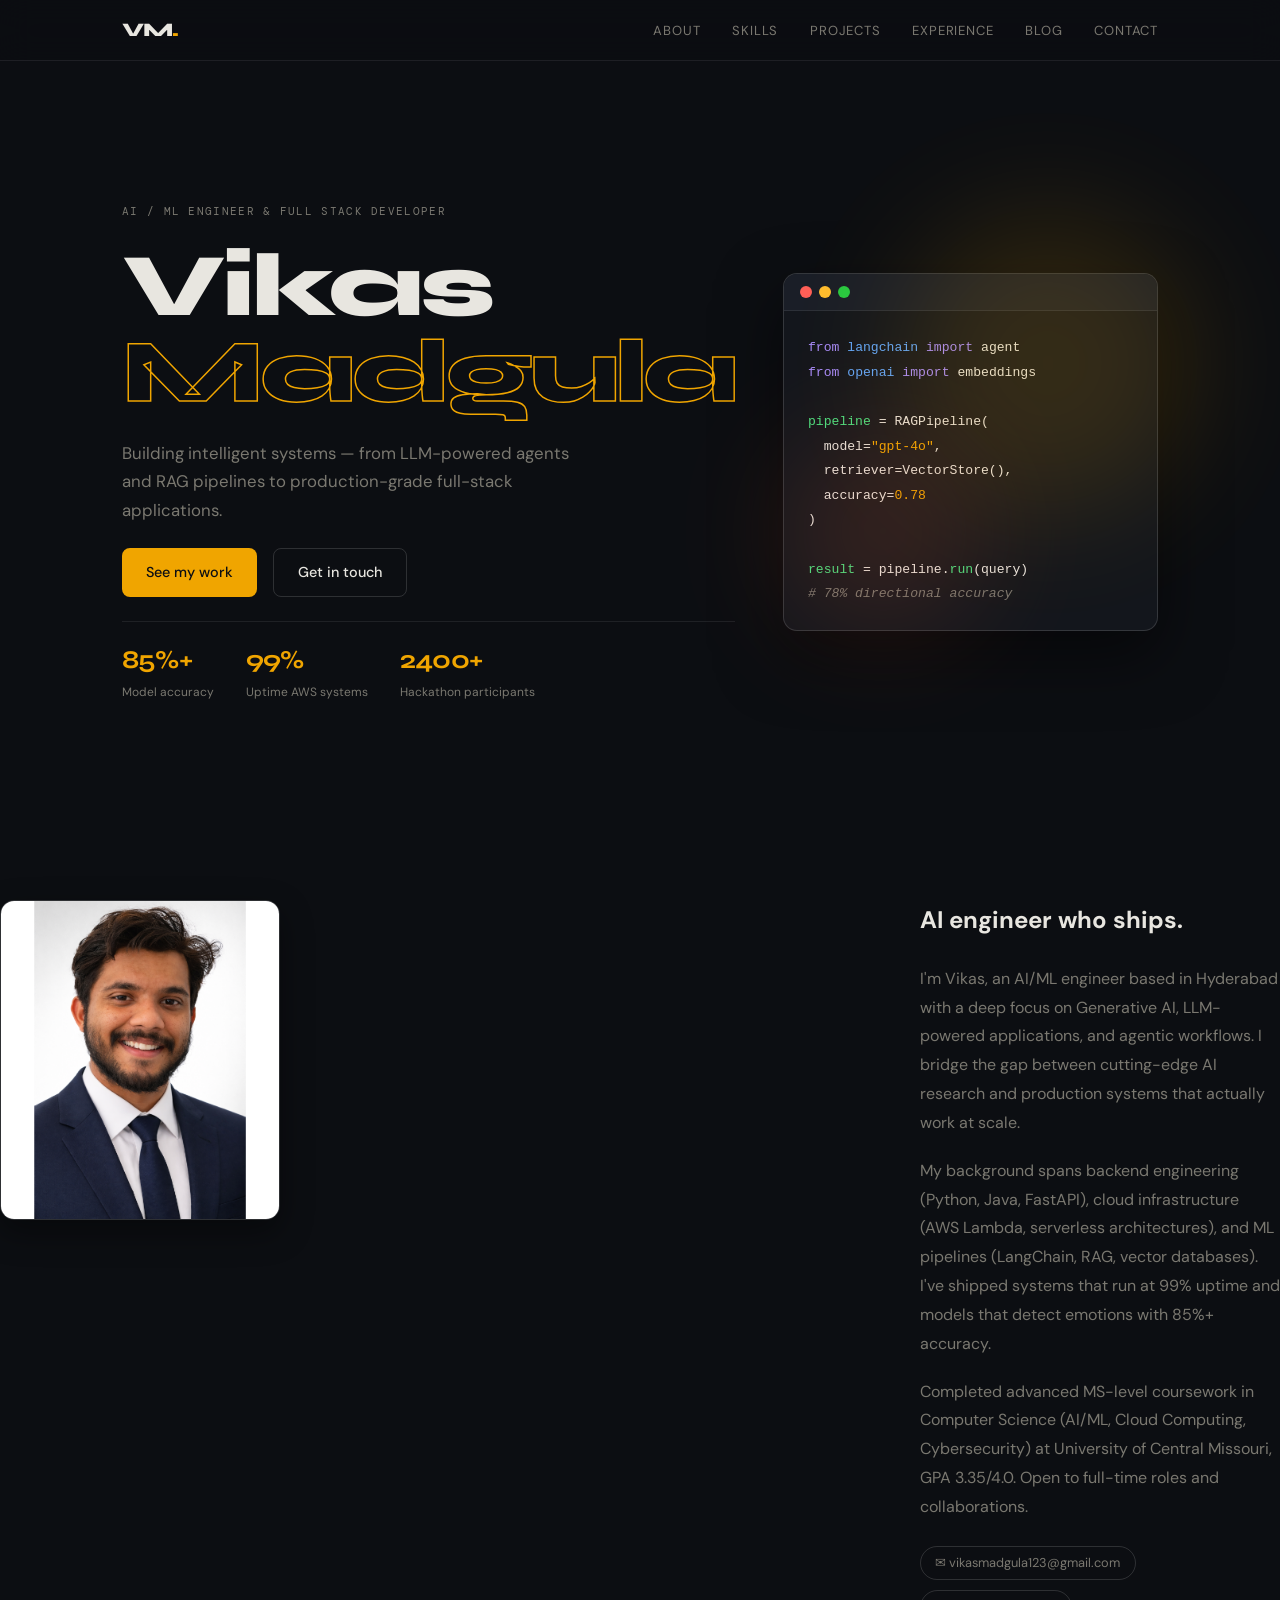
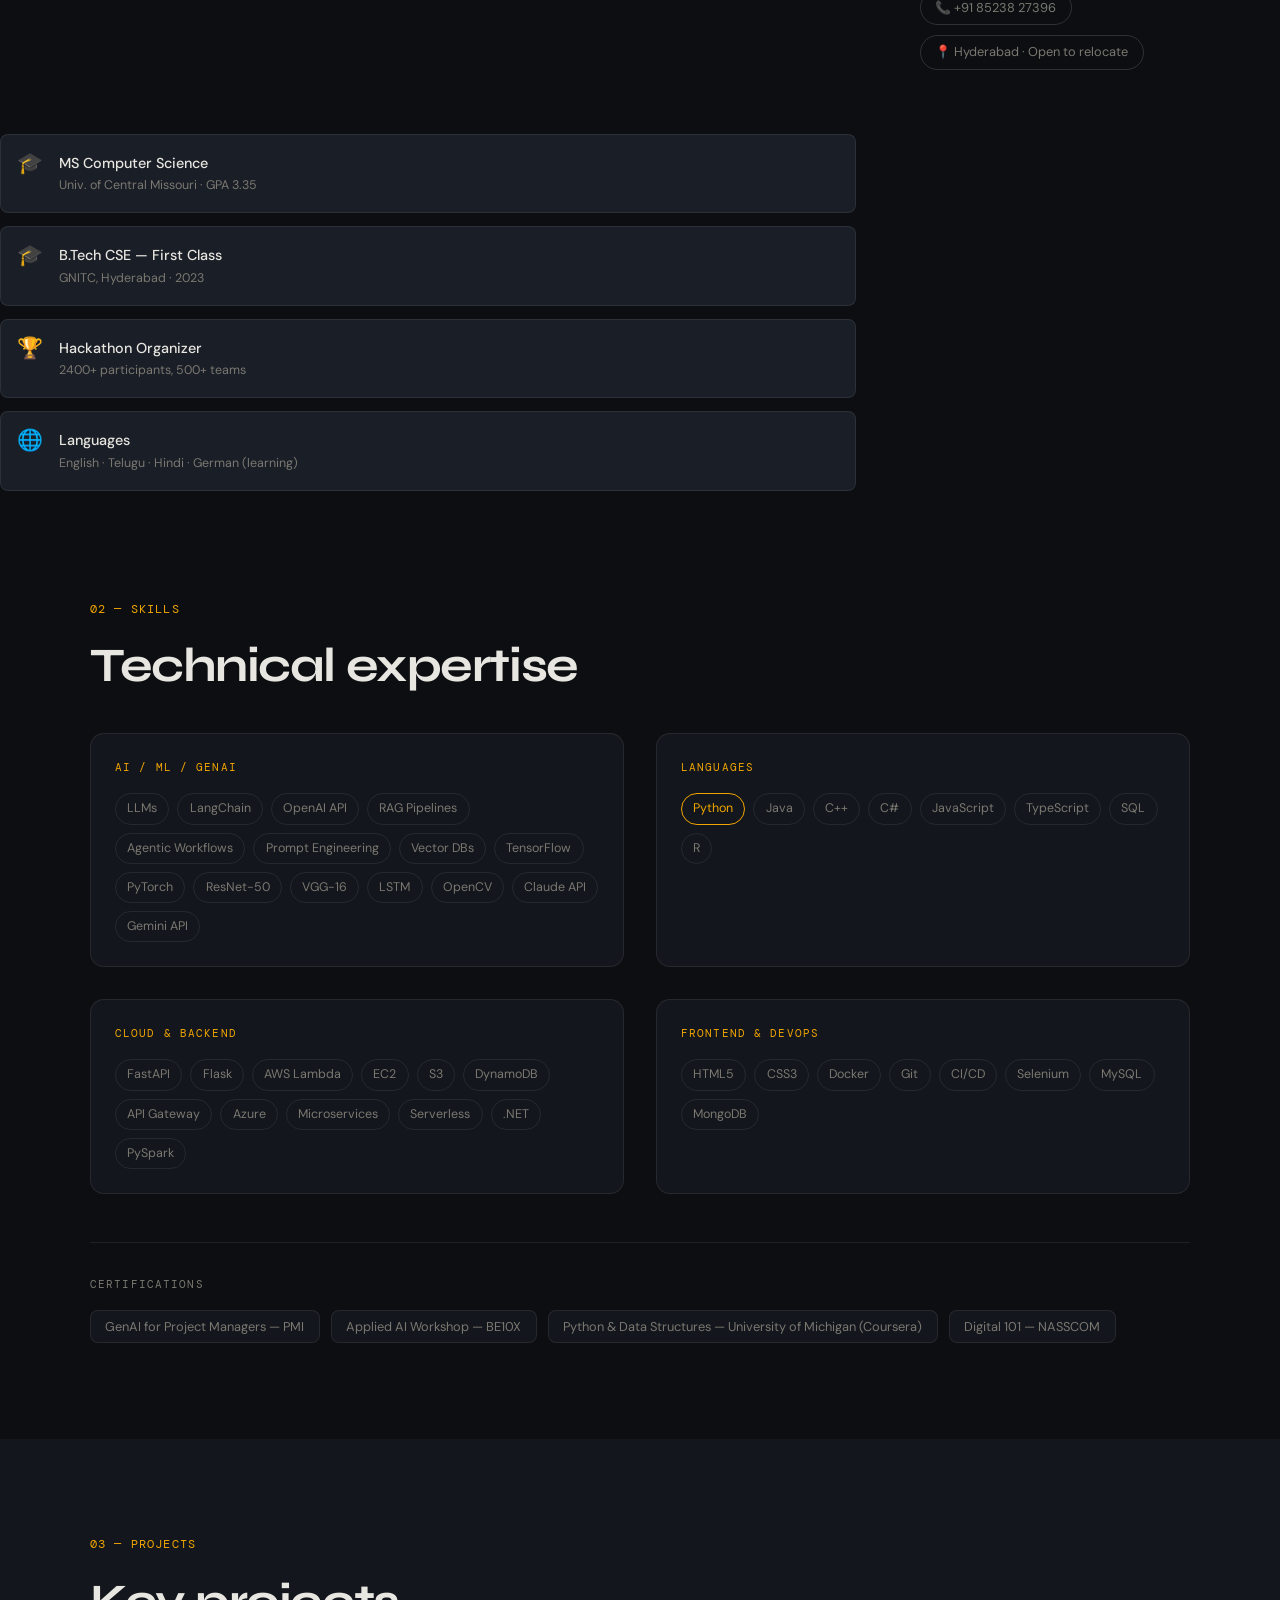
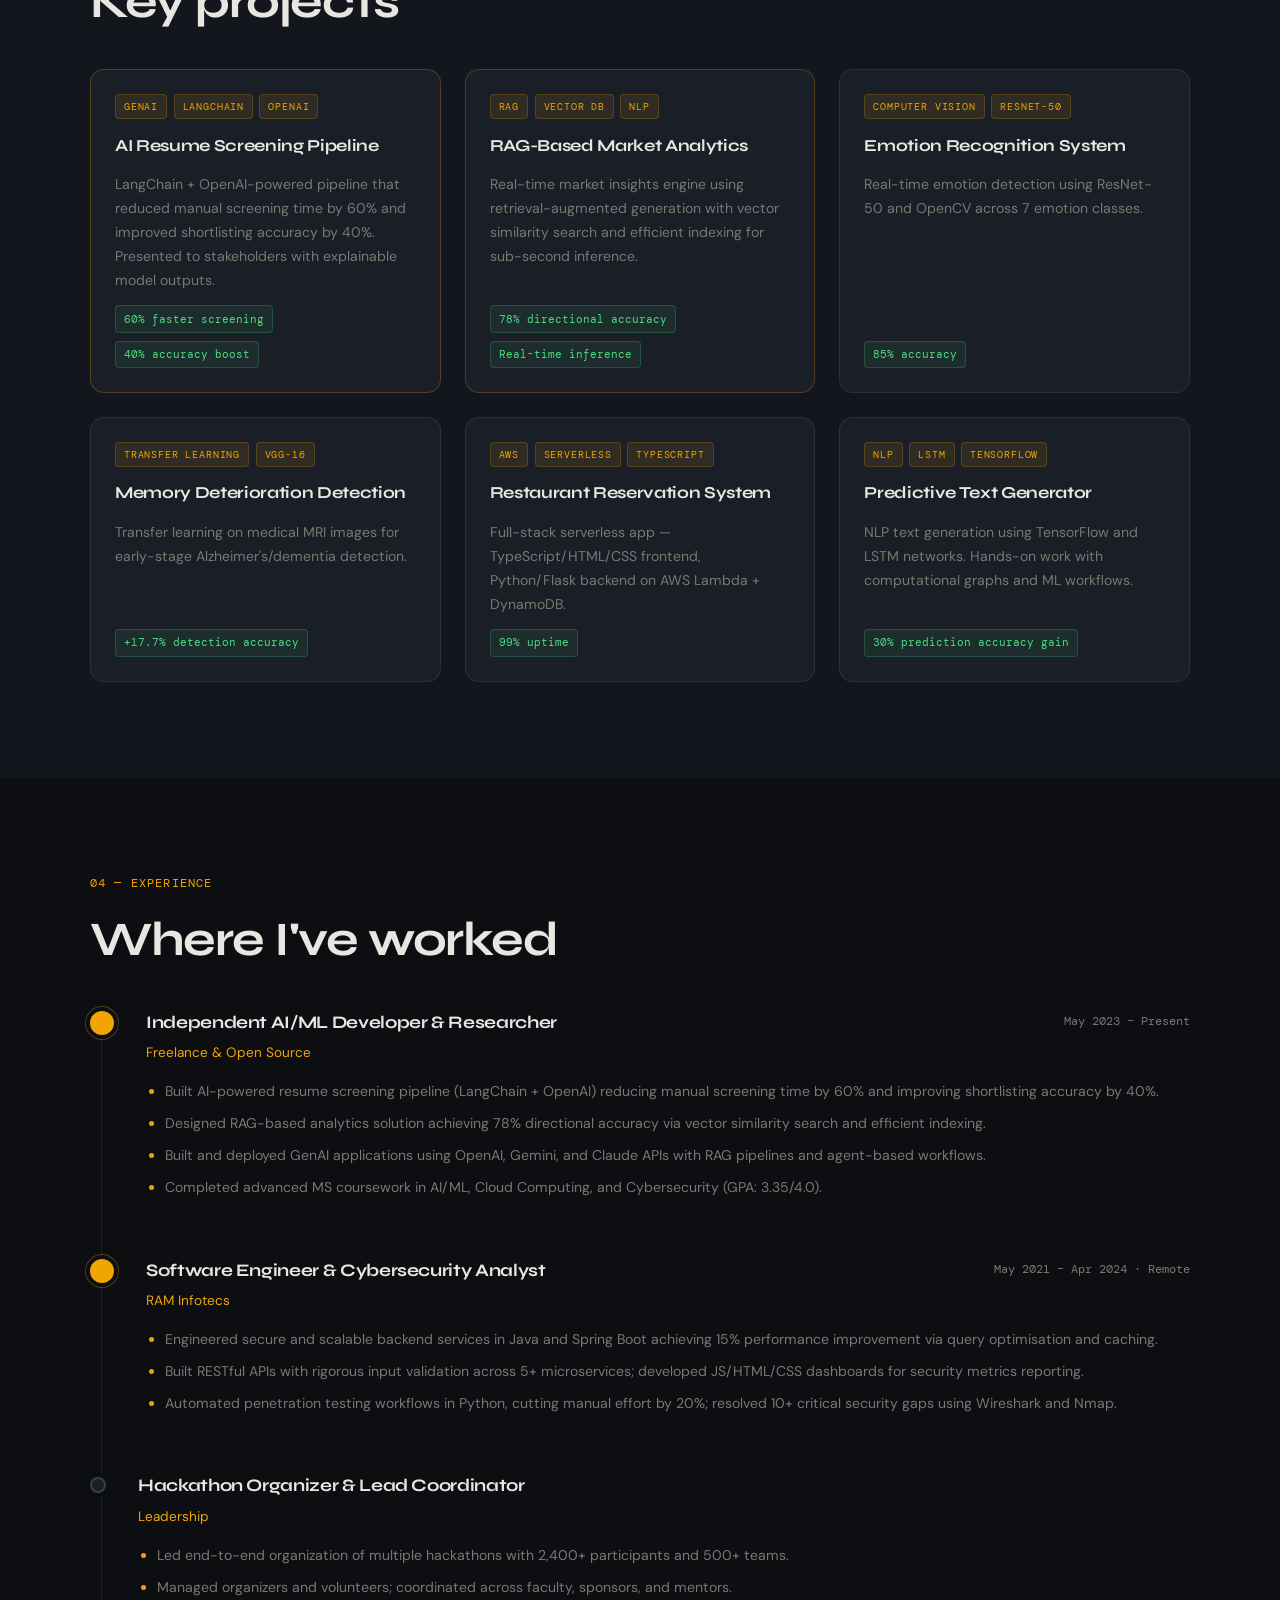
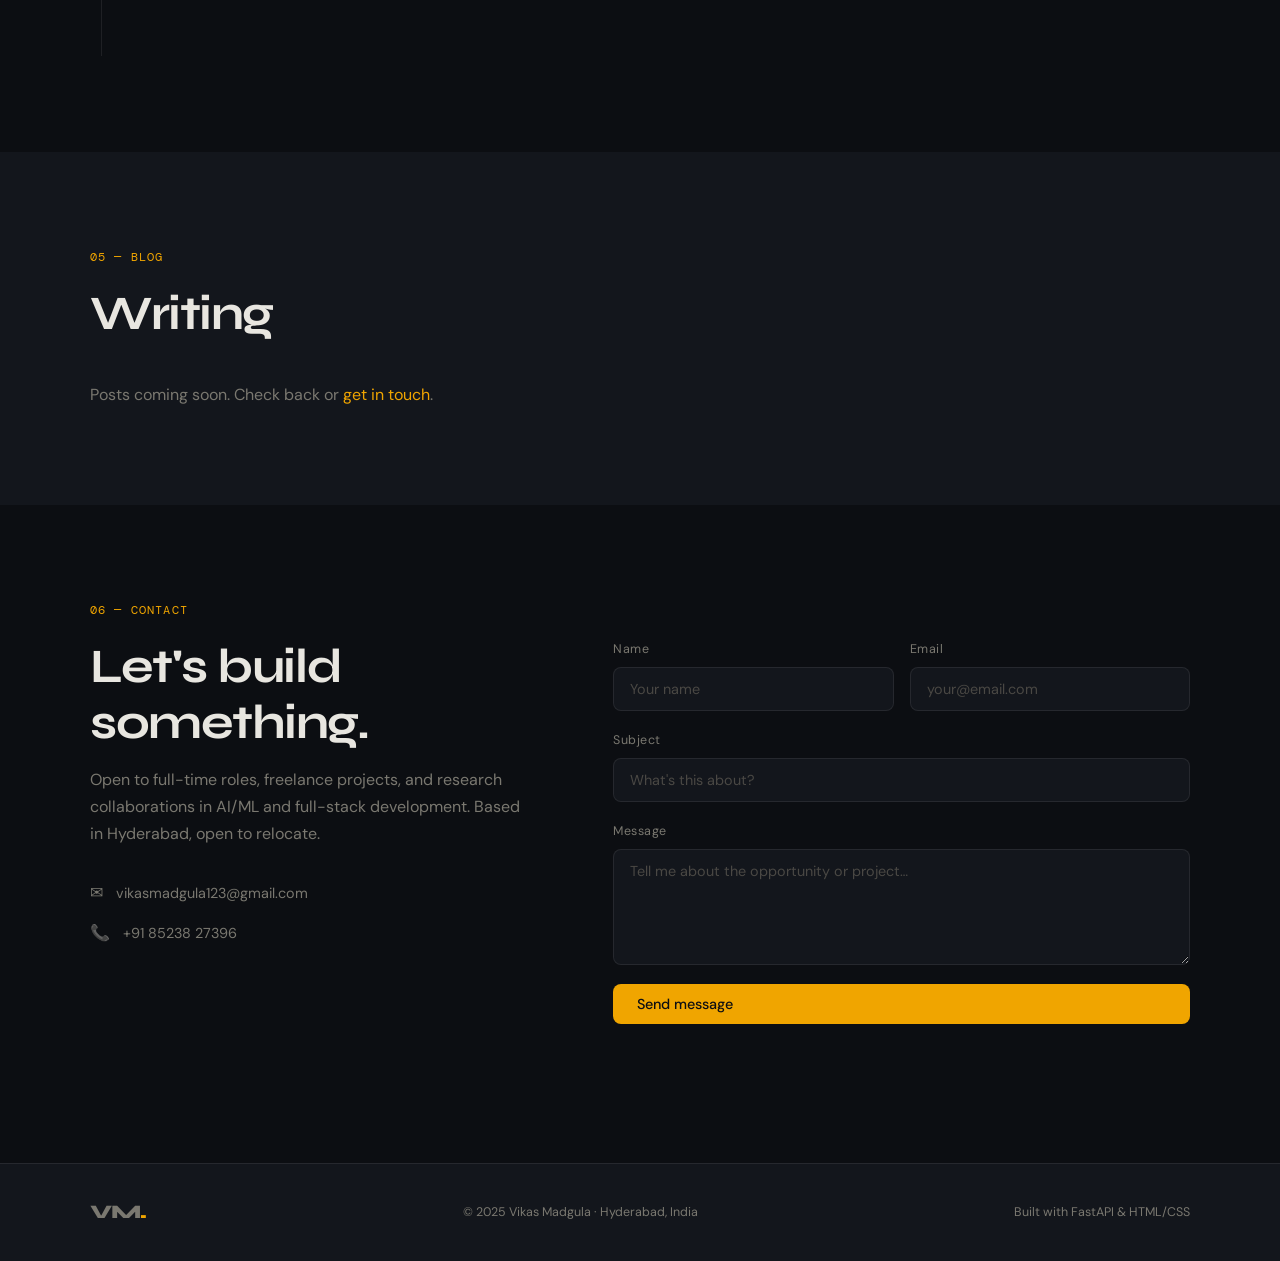
==== commit 43c14764: "Update index.html" ====
--- a/frontend/index.html
+++ b/frontend/index.html
@@ -66,10 +66,11 @@
   </section>
 
   <!-- ABOUT -->
-  <section id="about">
-    <div class="section-inner">
-      <div class="section-tag">01 — About</div>
-      <div class="about-grid">
+  <div class="about-grid">
+        <div class="about-profile-col">
+          <img src="portfolio.png" alt="Vikas Madgula Profile Picture" class="profile-headshot">
+        </div>
+
         <div class="about-text">
           <h2>AI engineer who ships.</h2>
           <p>I'm Vikas, an AI/ML engineer based in Hyderabad with a deep focus on Generative AI, LLM-powered applications, and agentic workflows. I bridge the gap between cutting-edge AI research and production systems that actually work at scale.</p>
@@ -80,15 +81,7 @@
             <a href="tel:+918523827396" class="pill-link">📞 +91 85238 27396</a>
             <span class="pill-link">📍 Hyderabad · Open to relocate</span>
           </div>
-        </div>
-        <div class="about-aside">
-          <div class="about-aside">
-      <div class="profile-image-container">
-        <img src="portfolio.png" alt="Vikas Madgula Profile Picture" class="profile-headshot">
-      </div>
-
-      <div class="aside-card">
-        <div class="aside-icon">🎓</div>
+        </div> <div class="about-aside">
           <div class="aside-card">
             <div class="aside-icon">🎓</div>
             <div>
@@ -119,8 +112,6 @@
           </div>
         </div>
       </div>
-    </div>
-  </section>
 
   <!-- SKILLS -->
   <section id="skills">
--- a/frontend/css/style.css
+++ b/frontend/css/style.css
@@ -382,3 +382,21 @@
   }
   body.menu-open .nav-links a { font-size: 1.2rem; }
 }
+/* ── Profile Headshot Styling ─────────────────── */
+.profile-image-container {
+  margin-bottom: 1.5rem;
+  width: 100%;
+  display: flex;
+  justify-content: center;
+}
+
+.profile-headshot {
+  width: 100%;
+  max-width: 280px;
+  height: 320px;            /* Forces a clean height boundary */
+  border-radius: var(--r2);
+  border: 1px solid var(--border2);
+  box-shadow: 0 12px 32px rgba(0, 0, 0, 0.4);
+  object-fit: cover;        /* Prevents the image from stretching out */
+  object-position: top center; /* Keeps your face perfectly centered */
+}
